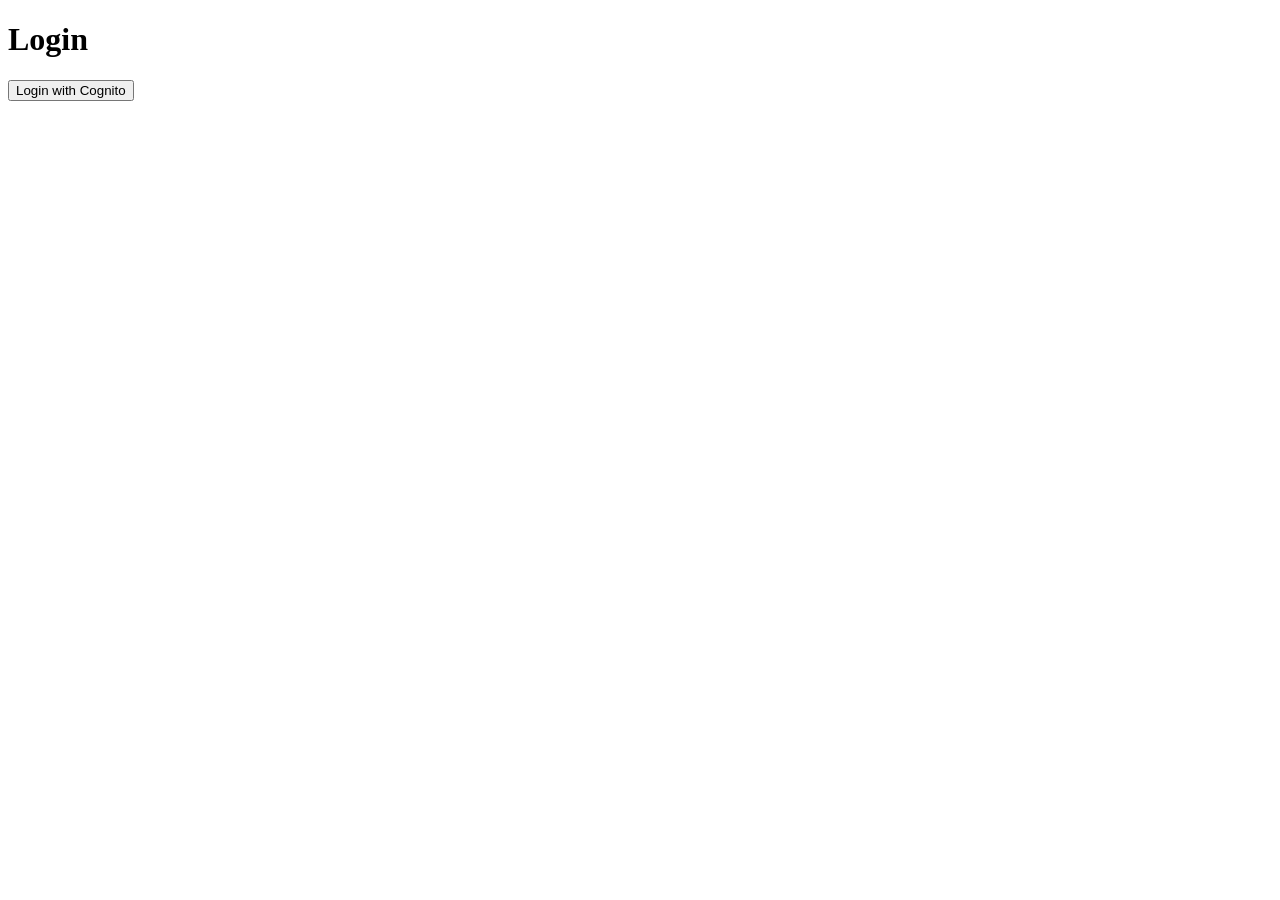
==== login.html @ d1e286eb "Add To-Do frontend" ====
<!DOCTYPE html>
<html>
<head>
    <title>Login</title>
    <link rel="stylesheet" href="style.css">
</head>

<body>

<h1>Login</h1>

<button onclick="login()">Login with Cognito</button>

<script>
function login() {

    const clientId = "5bqogeq3i3m01drodl18ipuhav";

    const domain =
        "https://ap-south-11rayxgfj3.auth.ap-south-1.amazoncognito.com";

    const redirectUri =
        "http://localhost:8080/index.html";

    const loginUrl =
        domain +
        "/login?client_id=" + clientId +
        "&response_type=code" +
        "&scope=email+openid" +
        "&redirect_uri=" + encodeURIComponent(redirectUri);

    window.location.href = loginUrl;
}
</script>

</body>
</html>
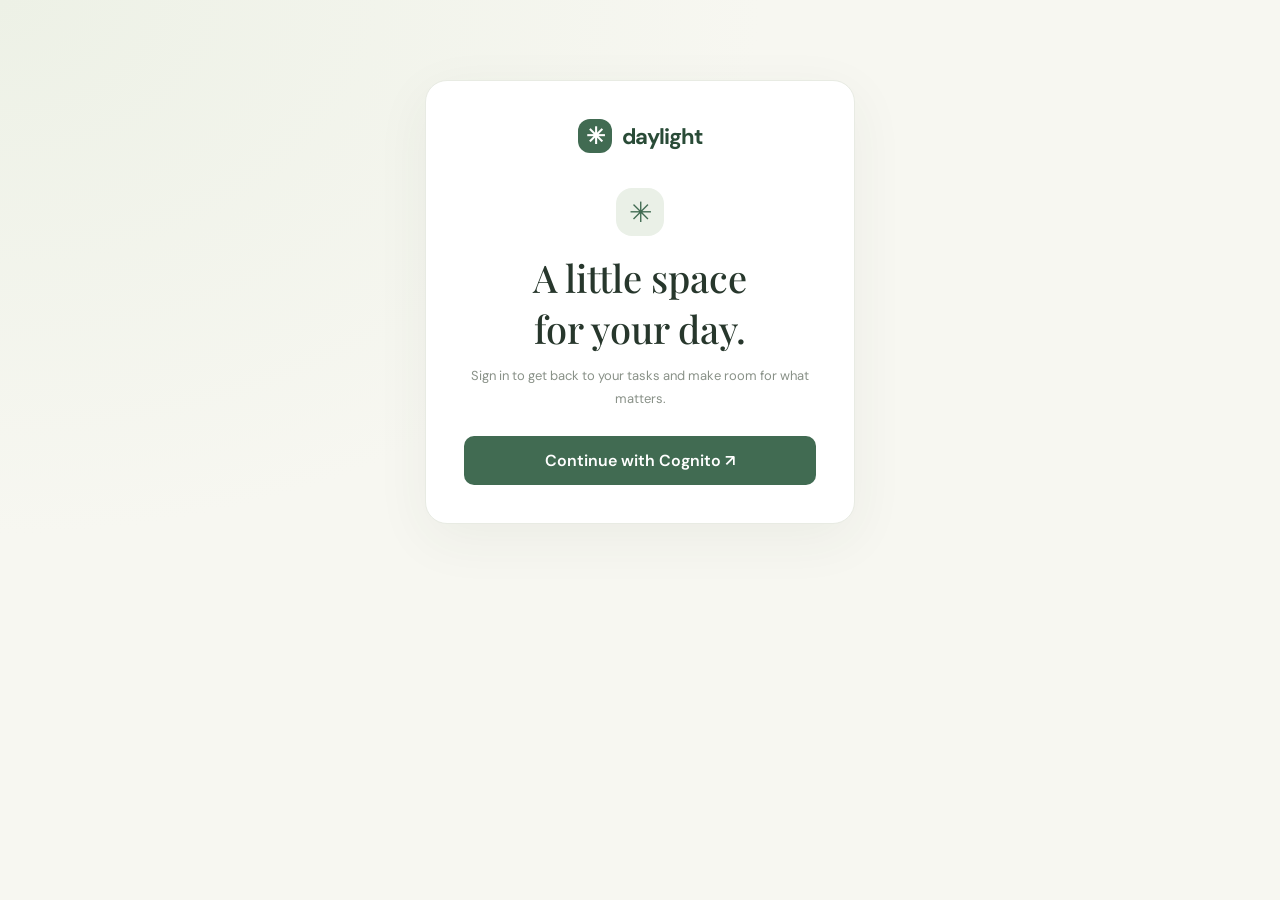
==== commit 17135aac: "Redesign To-Do frontend" ====
--- a/login.html
+++ b/login.html
@@ -1,37 +1,45 @@
+
 <!DOCTYPE html>
-<html>
+<html lang="en">
 <head>
-    <title>Login</title>
+    <meta charset="UTF-8">
+    <meta name="viewport" content="width=device-width, initial-scale=1.0">
+    <title>Welcome | Daylight</title>
     <link rel="stylesheet" href="style.css">
 </head>
+<body>
+    <main class="login-shell">
+        <section class="login-card">
+            <a class="brand" href="index.html">
+                <span class="brand-icon">✳</span>
+                daylight
+            </a>
 
-<body>
+            <div class="empty-icon" style="margin-top: 35px;">✳</div>
+            <h1>A little space<br>for your day.</h1>
+            <p>Sign in to get back to your tasks and make room for what matters.</p>
 
-<h1>Login</h1>
+            <button class="login-btn" onclick="login()">Continue with Cognito ↗</button>
+        </section>
+    </main>
 
-<button onclick="login()">Login with Cognito</button>
+    <script>
+    function login() {
+        const clientId = "5bqogeq3i3m01drodl18ipuhav";
+        const domain =
+            "https://ap-south-11rayxgfj3.auth.ap-south-1.amazoncognito.com";
 
-<script>
-function login() {
+        const redirectUri = "http://localhost:8080/index.html";
 
-    const clientId = "5bqogeq3i3m01drodl18ipuhav";
+        const loginUrl =
+            domain +
+            "/login?client_id=" + clientId +
+            "&response_type=code" +
+            "&scope=email+openid" +
+            "&redirect_uri=" + encodeURIComponent(redirectUri);
 
-    const domain =
-        "https://ap-south-11rayxgfj3.auth.ap-south-1.amazoncognito.com";
-
-    const redirectUri =
-        "http://localhost:8080/index.html";
-
-    const loginUrl =
-        domain +
-        "/login?client_id=" + clientId +
-        "&response_type=code" +
-        "&scope=email+openid" +
-        "&redirect_uri=" + encodeURIComponent(redirectUri);
-
-    window.location.href = loginUrl;
-}
-</script>
-
+        window.location.href = loginUrl;
+    }
+    </script>
 </body>
-</html>+</html>
--- a/style.css
+++ b/style.css
@@ -0,0 +1,457 @@
+@import url('https://fonts.googleapis.com/css2?family=DM+Sans:wght@400;500;600;700&family=Playfair+Display:wght@500;600;700&display=swap');
+
+:root {
+    --background: #f7f7f1;
+    --surface: #ffffff;
+    --green: #416b52;
+    --green-dark: #294b37;
+    --green-light: #eaf0e7;
+    --text: #27372c;
+    --muted: #899188;
+    --border: #e8ebe3;
+    --danger: #a64f4f;
+}
+
+* {
+    box-sizing: border-box;
+}
+
+body {
+    margin: 0;
+    min-height: 100vh;
+    background:
+        radial-gradient(ellipse at top left, #edf1e6 0, transparent 42%),
+        var(--background);
+    color: var(--text);
+    font-family: 'DM Sans', sans-serif;
+    -webkit-font-smoothing: antialiased;
+}
+
+button, input {
+    font: inherit;
+}
+
+button {
+    cursor: pointer;
+}
+
+.app-shell {
+    width: min(100% - 40px, 900px);
+    margin: 0 auto;
+}
+
+.topbar {
+    height: 88px;
+    display: flex;
+    justify-content: space-between;
+    align-items: center;
+    border-bottom: 1px solid rgba(65, 107, 82, 0.12);
+}
+
+.brand {
+    display: flex;
+    align-items: center;
+    gap: 10px;
+    color: var(--green-dark);
+    font-size: 22px;
+    font-weight: 700;
+    letter-spacing: -1px;
+    text-decoration: none;
+}
+
+.brand-icon {
+    display: grid;
+    place-items: center;
+    width: 34px;
+    height: 34px;
+    border-radius: 12px;
+    background: var(--green);
+    color: white;
+    font-size: 23px;
+}
+
+.logout-btn {
+    border: 1px solid var(--border);
+    background: rgba(255, 255, 255, 0.7);
+    color: var(--text);
+    padding: 10px 16px;
+    border-radius: 10px;
+    font-size: 13px;
+    transition: background 0.2s;
+}
+
+.logout-btn:hover {
+    background: var(--green-light);
+}
+
+.welcome {
+    padding: 62px 0 38px;
+}
+
+.eyebrow {
+    margin: 0 0 15px;
+    color: var(--green);
+    font-size: 10px;
+    font-weight: 700;
+    letter-spacing: 2px;
+}
+
+.welcome h1 {
+    margin: 0;
+    font-family: 'Playfair Display', Georgia, serif;
+    font-size: clamp(42px, 7vw, 65px);
+    font-weight: 500;
+    line-height: 1.13;
+    letter-spacing: -1.8px;
+}
+
+.welcome h1 span {
+    color: var(--green);
+    font-style: italic;
+}
+
+.subtitle {
+    margin: 18px 0 0;
+    color: #7b847a;
+    font-size: 14px;
+    line-height: 1.8;
+}
+
+.task-panel {
+    padding: 30px;
+    border: 1px solid rgba(65, 107, 82, 0.09);
+    border-radius: 22px;
+    background: var(--surface);
+    box-shadow: 0 15px 55px rgba(46, 65, 44, 0.055);
+}
+
+.section-heading {
+    display: flex;
+    justify-content: space-between;
+    align-items: center;
+    gap: 16px;
+    margin-bottom: 25px;
+}
+
+.section-heading .eyebrow {
+    margin-bottom: 8px;
+}
+
+.section-heading h2 {
+    display: flex;
+    align-items: center;
+    gap: 11px;
+    margin: 0;
+    font-size: 22px;
+    letter-spacing: -0.7px;
+}
+
+.task-count {
+    display: inline-grid;
+    place-items: center;
+    min-width: 25px;
+    height: 25px;
+    padding: 0 7px;
+    border-radius: 8px;
+    background: var(--green-light);
+    color: var(--green);
+    font-size: 12px;
+}
+
+.today-label {
+    color: var(--muted);
+    font-size: 12px;
+    text-align: right;
+}
+
+.task-form {
+    display: flex;
+    align-items: center;
+    gap: 12px;
+    padding: 9px;
+    border: 1px solid #dfe5da;
+    border-radius: 13px;
+    background: #fcfdf9;
+    transition: border-color 0.2s, box-shadow 0.2s;
+}
+
+.task-form:focus-within {
+    border-color: #7a9b80;
+    box-shadow: 0 0 0 3px rgba(65, 107, 82, 0.08);
+}
+
+.plus-icon {
+    padding-left: 8px;
+    color: var(--green);
+    font-size: 23px;
+}
+
+.task-form input {
+    flex: 1;
+    width: 0;
+    min-width: 0;
+    padding: 10px 0;
+    border: none;
+    outline: none;
+    background: transparent;
+    color: var(--text);
+    font-size: 13px;
+}
+
+.task-form input::placeholder {
+    color: #a3aaa0;
+}
+
+.add-btn {
+    flex-shrink: 0;
+    padding: 12px 15px;
+    border: none;
+    border-radius: 9px;
+    background: var(--green);
+    color: white;
+    font-size: 12px;
+    font-weight: 600;
+    transition: background 0.2s, transform 0.2s;
+}
+
+.add-btn:hover {
+    background: var(--green-dark);
+    transform: translateY(-1px);
+}
+
+.add-btn span {
+    margin-left: 8px;
+}
+
+.message {
+    min-height: 17px;
+    margin: 8px 0 0;
+    color: var(--green);
+    font-size: 12px;
+}
+
+.message.error {
+    color: var(--danger);
+}
+
+.task-list-heading {
+    display: flex;
+    justify-content: space-between;
+    gap: 12px;
+    margin: 25px 0 12px;
+    color: var(--muted);
+    font-size: 9px;
+    font-weight: 700;
+    letter-spacing: 1.5px;
+}
+
+.task-list-heading span:last-child {
+    font-weight: 400;
+    letter-spacing: 0;
+    text-align: right;
+}
+
+.task-list {
+    display: flex;
+    flex-direction: column;
+    gap: 9px;
+    margin: 0;
+    padding: 0;
+    list-style: none;
+}
+
+.task-item {
+    display: flex;
+    align-items: center;
+    gap: 13px;
+    padding: 15px;
+    border: 1px solid var(--border);
+    border-radius: 12px;
+    background: #fff;
+    animation: appear 0.25s ease both;
+}
+
+.task-marker {
+    display: grid;
+    place-items: center;
+    flex-shrink: 0;
+    width: 25px;
+    height: 25px;
+    border: 1.5px solid #cbd6c8;
+    border-radius: 8px;
+    color: transparent;
+}
+
+.task-text {
+    min-width: 0;
+    overflow-wrap: anywhere;
+    font-size: 13px;
+    line-height: 1.6;
+}
+
+.empty-state {
+    padding: 35px 12px 25px;
+    text-align: center;
+}
+
+.empty-icon {
+    display: grid;
+    place-items: center;
+    width: 48px;
+    height: 48px;
+    margin: 0 auto 14px;
+    border-radius: 16px;
+    background: var(--green-light);
+    color: var(--green);
+    font-size: 28px;
+}
+
+.empty-state h3 {
+    margin: 0 0 8px;
+    font-family: 'Playfair Display', Georgia, serif;
+    font-size: 21px;
+    font-weight: 500;
+}
+
+.empty-state p {
+    max-width: 310px;
+    margin: 0 auto;
+    color: var(--muted);
+    font-size: 12px;
+    line-height: 1.8;
+}
+
+.panel-footer {
+    display: flex;
+    justify-content: center;
+    align-items: center;
+    gap: 8px;
+    margin-top: 28px;
+    padding-top: 22px;
+    border-top: 1px solid var(--border);
+    color: var(--muted);
+    font-size: 11px;
+}
+
+.footer-sparkle {
+    color: var(--green);
+}
+
+.page-footer {
+    padding: 28px 0 35px;
+    color: #a3a99f;
+    font-size: 9px;
+    font-weight: 600;
+    letter-spacing: 2px;
+    text-align: center;
+}
+
+.login-shell {
+    width: min(100% - 36px, 430px);
+    margin: 0 auto;
+    padding: 80px 0;
+}
+
+.login-card {
+    padding: 38px;
+    border: 1px solid var(--border);
+    border-radius: 22px;
+    background: white;
+    box-shadow: 0 15px 55px rgba(46, 65, 44, 0.06);
+    text-align: center;
+}
+
+.login-card h1 {
+    margin: 16px 0 10px;
+    font-family: 'Playfair Display', Georgia, serif;
+    font-size: 38px;
+    font-weight: 500;
+}
+
+.login-card p {
+    margin: 0 0 25px;
+    color: var(--muted);
+    font-size: 13px;
+    line-height: 1.8;
+}
+
+.login-card .brand {
+    justify-content: center;
+}
+
+.login-btn {
+    width: 100%;
+    padding: 14px;
+    border: 0;
+    border-radius: 10px;
+    background: var(--green);
+    color: white;
+    font-weight: 600;
+}
+
+.login-btn:hover {
+    background: var(--green-dark);
+}
+
+@keyframes appear {
+    from {
+        opacity: 0;
+        transform: translateY(5px);
+    }
+    to {
+        opacity: 1;
+        transform: translateY(0);
+    }
+}
+
+@media (max-width: 600px) {
+    .app-shell {
+        width: min(100% - 24px, 900px);
+    }
+
+    .topbar {
+        height: 70px;
+    }
+
+    .welcome {
+        padding: 43px 0 29px;
+    }
+
+    .task-panel {
+        padding: 19px 15px;
+        border-radius: 17px;
+    }
+
+    .section-heading {
+        align-items: flex-start;
+    }
+
+    .section-heading h2 {
+        font-size: 19px;
+    }
+
+    .task-form {
+        gap: 7px;
+    }
+
+    .task-form input {
+        font-size: 12px;
+    }
+
+    .add-btn {
+        padding: 12px 10px;
+        font-size: 11px;
+    }
+
+    .add-btn span {
+        margin-left: 3px;
+    }
+
+    .task-list-heading {
+        font-size: 8px;
+    }
+
+    .login-card {
+        padding: 28px 20px;
+    }
+}
